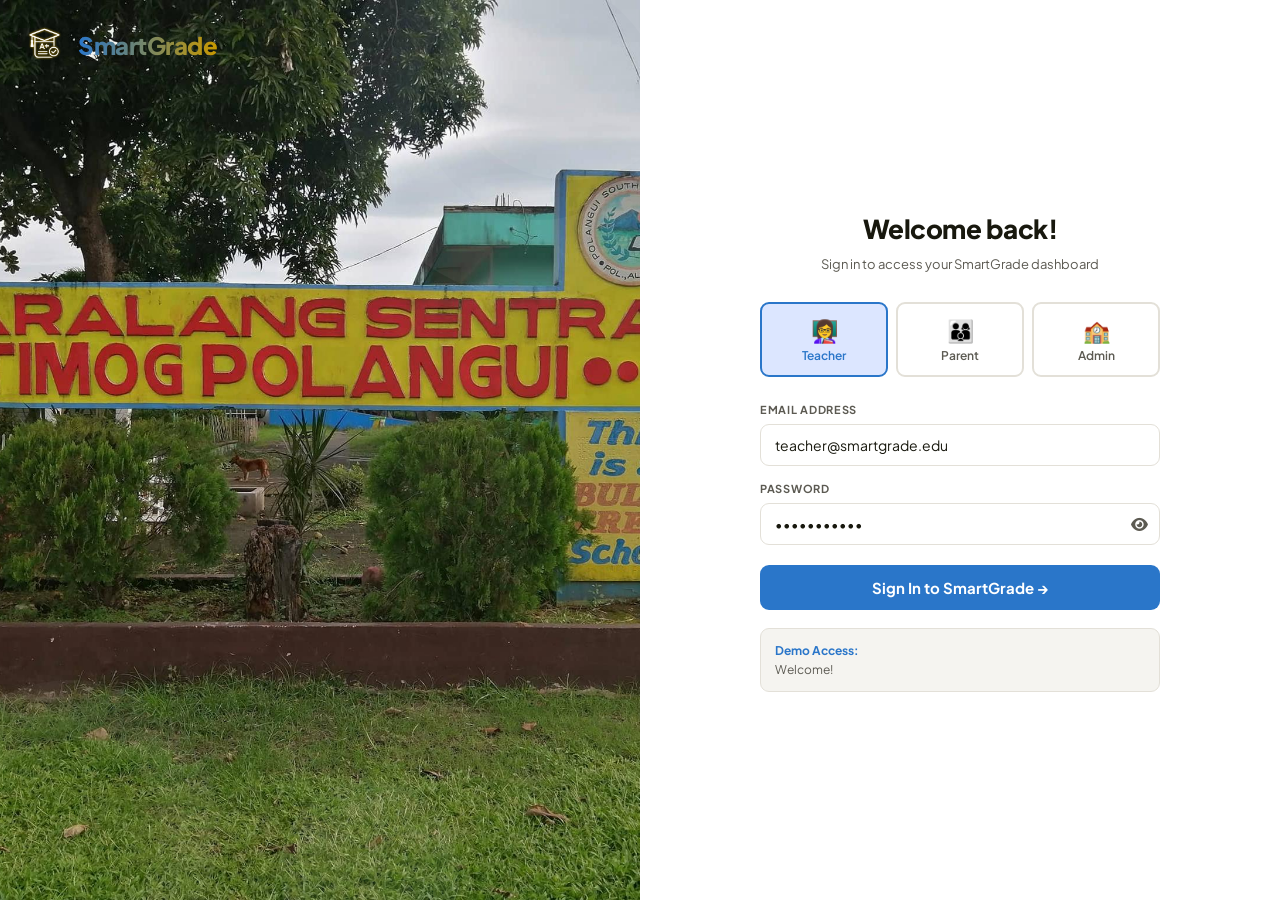
==== index.html @ a8e6c07a "Initial upload" ====
<!DOCTYPE html>
<html lang="en">
<head>
<meta charset="UTF-8">
<meta name="viewport" content="width=device-width, initial-scale=1.0">
<title>SmartGrade – Academic Monitoring & Communication System</title>
<link href="https://fonts.googleapis.com/css2?family=Plus+Jakarta+Sans:wght@300;400;500;600;700;800&display=swap" rel="stylesheet">
<link href="https://cdnjs.cloudflare.com/ajax/libs/font-awesome/6.4.0/css/all.min.css" rel="stylesheet">
<link href="style.css" rel="stylesheet">
</head>
<body>

<!-- ═══════════════ LOGIN PAGE ═══════════════ -->
<div id="login-page">
  <div class="login-left">
    <div class="hero-deco hero-deco-1"></div>
    <div class="hero-deco hero-deco-2"></div>
    <div class="ll-logo">
      <div class="ll-icon"><img src="images/logo.png" alt="SmartGrade logo"></div>
      <div class="ll-brand smartgrade-gradient">SmartGrade</div>
    </div>
  </div>
  <div class="login-right">
    <div class="login-box">
      <div class="lbox-title">Welcome back!</div>
      <div class="lbox-sub">Sign in to access your SmartGrade dashboard</div>
      <div class="role-sel">
        <button class="role-btn active" onclick="setRole('teacher',this)"><div class="role-btn-icon">👩‍🏫</div><div class="role-btn-name">Teacher</div></button>
        <button class="role-btn" onclick="setRole('parent',this)"><div class="role-btn-icon">👨‍👩‍👦</div><div class="role-btn-name">Parent</div></button>
        <button class="role-btn" onclick="setRole('admin',this)"><div class="role-btn-icon">🏫</div><div class="role-btn-name">Admin</div></button>
      </div>
      <div class="lf"><label>Email Address</label><input id="l-email" type="email" value="teacher@smartgrade.edu" placeholder="your@email.com"></div>
      <div class="lf">
        <label>Password</label>
        <div class="pass-wrap">
          <input id="l-pass" type="password" value="password123" placeholder="••••••••">
          <button type="button" class="pass-toggle" id="pass-toggle" onclick="togglePasswordVisibility()" aria-label="Show password">
            <i class="fa-solid fa-eye"></i>
          </button>
        </div>
      </div>
      <button class="login-cta" onclick="doLogin()">Sign In to SmartGrade →</button>
      <div class="demo-box" id="demo-hint"><strong>Demo Access:</strong><br>Welcome!</div>
    </div>
  </div>
</div>

<!-- ═══════════════ APP SHELL ═══════════════ -->
<div id="app" style="flex-direction:column">
  <div class="topbar">
    <div class="tb-brand"><img class="tb-brand-logo" src="images/logo.png" alt="SmartGrade logo"><span class="tb-brand-text">SmartGrade</span></div>
    <button class="tb-notif-btn" onclick="openNotifications()" title="Announcements">
      <svg viewBox="0 0 24 24"><path d="M12 22c1.1 0 2-.9 2-2h-4c0 1.1.9 2 2 2zm6-6v-5c0-3.07-1.64-5.64-4.5-6.32V4c0-.83-.67-1.5-1.5-1.5s-1.5.67-1.5 1.5v.68C7.63 5.36 6 7.92 6 11v5l-2 2v1h16v-1l-2-2z"/></svg>
      <span class="tb-topbadge" id="notif-badge" style="display:none"></span>
    </button>
    <button class="tb-notif-btn" onclick="nav('messages')" title="Messages">
      <svg viewBox="0 0 24 24"><path d="M20 2H4c-1.1 0-2 .9-2 2v18l4-4h14c1.1 0 2-.9 2-2V4c0-1.1-.9-2-2-2z"/></svg>
      <span class="tb-topbadge" id="msg-badge" style="display:none"></span>
    </button>
    <div class="tb-user" onclick="nav('profile')" title="View Profile">
      <div class="av av-32 av-green" id="tb-av">?</div>
      <div class="tb-user-info">
        <div class="tb-uname" id="tb-name">User</div>
        <div class="tb-urole" id="tb-role">role</div>
      </div>
    </div>
    <button class="tb-logout" onclick="doLogout()">Sign Out</button>
  </div>
  <div class="app-body">
    <nav class="sidebar" id="sidebar"></nav>
    <div class="content" id="content"></div>
  </div>
</div>

<div id="toast-container"></div>
<script src="script.js"></script>
</body>
</html>
---- style.css ----
*,*::before,*::after{box-sizing:border-box;margin:0;padding:0}
:root{
  --green:#2A76C9;--green-d:#1856A8;--green-l:#DCE6FF;--green-m:#5C8ED6; --gold:#C79800;--gold-l:#FFF4C2;
  --amber:#C79800;--amber-l:#FFF4C2;
  --red:#B52B2B;--red-l:#FDECEC;
  --blue:#2A76C9;--blue-l:#DCE6FF;
  --bg:#F5F4F0;--surface:#FFFFFF;--surface2:#EFEFEB;--border:#E3E0D8;
  --text:#18180E;--text2:#5C5A52;--text3:#9E9C94;
  --r:9px;--rl:14px;--rxl:20px;--font:'Plus Jakarta Sans',sans-serif;
}
body{font-family:var(--font);background:var(--bg);color:var(--text);font-size:14px;line-height:1.6;min-height:100vh}
.hidden{display:none!important}
input,select,textarea,button{font-family:var(--font)}

/* ═══ LOGIN ═══ */
#login-page{min-height:100vh;display:grid;grid-template-columns:1fr 1fr}
.login-left{background:url('images/PSCS.jpg') 62% center/cover no-repeat;display:flex;flex-direction:column;justify-content:center;padding:60px;position:relative;overflow:hidden}
.login-left::before{content:'';position:absolute;width:400px;height:400px;border-radius:50%;border:80px solid rgba(255,255,255,.05);top:-100px;right:-100px}
.login-left::after{content:'';position:absolute;width:300px;height:300px;border-radius:50%;border:60px solid rgba(255,255,255,.04);bottom:-80px;left:-80px}
.ll-logo{display:flex;align-items:center;gap:8px;margin-bottom:48px;position:absolute;top:20px;left:20px;z-index:2}
.ll-icon{width:50px;height:50px;background:transparent;border-radius:10px;display:flex;align-items:center;justify-content:center}
.ll-icon img{width:36px;height:36px;object-fit:contain;display:block;filter:brightness(0) invert(1) drop-shadow(0 0 1px #C79800)}
.ll-brand{font-size:24px;font-weight:800;color:#fff;letter-spacing:-.5px}
.smartgrade-gradient{background:linear-gradient(to right,var(--blue),#C79800);background-clip:text;-webkit-background-clip:text;-webkit-text-fill-color:transparent;color:transparent}
.ll-brand em{color:#C79800;font-style:normal}
.ll-tagline{font-size:38px;font-weight:800;color:#fff;letter-spacing:-1px;line-height:1.2;margin-bottom:20px;position:relative;z-index:1}
.ll-tagline em{color:#C79800;font-style:normal}
.ll-desc{color:rgba(255,255,255,.65);font-size:15px;line-height:1.7;position:relative;z-index:1;max-width:380px}
.ll-features{margin-top:40px;display:grid;gap:14px;position:relative;z-index:1}
.ll-feat{display:flex;align-items:center;gap:12px;color:rgba(255,255,255,.8);font-size:13px}
.ll-feat-dot{width:6px;height:6px;border-radius:50%;background:#C79800;flex-shrink:0}
.login-right{display:flex;align-items:center;justify-content:center;padding:40px;background:#fff}
.login-box{width:100%;max-width:400px}
.lbox-title{font-size:26px;font-weight:800;color:var(--text);letter-spacing:-.5px;margin-bottom:4px;text-align:center}
.lbox-sub{font-size:13px;color:var(--text2);margin-bottom:28px;text-align:center}
.role-sel{display:grid;grid-template-columns:1fr 1fr 1fr;gap:8px;margin-bottom:24px}
.role-btn{padding:12px 8px;border:2px solid var(--border);border-radius:var(--r);background:#fff;cursor:pointer;text-align:center;transition:all .2s}
.role-btn:hover{border-color:var(--green-m);background:var(--green-l)}
.role-btn.active{border-color:var(--green);background:var(--green-l)}
.role-btn-icon{font-size:22px;margin-bottom:4px}
.role-btn-name{font-size:12px;font-weight:600;color:var(--text2)}
.role-btn.active .role-btn-name{color:var(--green)}
.lf{margin-bottom:14px}
.lf label{display:block;font-size:11px;font-weight:700;text-transform:uppercase;letter-spacing:.7px;color:var(--text2);margin-bottom:5px}
.lf input{width:100%;padding:11px 14px;border:1.5px solid var(--border);border-radius:var(--r);font-size:14px;color:var(--text);outline:none;transition:border .2s}
.lf input:focus{border-color:var(--green)}
.pass-wrap{position:relative}
.pass-wrap input{padding-right:44px}
.pass-toggle{position:absolute;right:12px;top:50%;transform:translateY(-50%);border:none;background:transparent;color:var(--text2);cursor:pointer;font-size:15px;line-height:1;padding:0}
.pass-toggle:hover{color:var(--text)}
.login-cta{width:100%;padding:13px;background:var(--green);color:#fff;border:none;border-radius:var(--r);font-size:15px;font-weight:700;cursor:pointer;margin-top:6px;transition:background .2s}
.login-cta:hover{background:var(--green-d)}
.demo-box{margin-top:18px;padding:12px 14px;background:var(--bg);border-radius:var(--r);border:1px solid var(--border);font-size:12px;color:var(--text2);line-height:1.6}
.demo-box strong{color:var(--green)}
@media(max-width:768px){#login-page{grid-template-columns:1fr}.login-left{display:none}}

/* ═══ APP SHELL ═══ */
#app{display:none;min-height:100vh;flex-direction:column}
.topbar{background:var(--green-d);height:58px;display:flex;align-items:center;padding:0 20px;gap:14px;position:sticky;top:0;z-index:500;border-bottom:1px solid rgba(255,255,255,.08)}
.tb-brand{font-size:18px;font-weight:800;color:#fff;letter-spacing:-.4px;flex:1;display:flex;align-items:center;gap:8px}
.tb-brand-logo{width:30px;height:30px;object-fit:contain;filter:brightness(0) invert(1) drop-shadow(0 0 1px #fff) drop-shadow(0 0 2px #C79800)}
.tb-brand-text{
  background:linear-gradient(to right,#fff 0 50%,#C79800 50% 100%);
  -webkit-background-clip:text;
  background-clip:text;
  -webkit-text-fill-color:transparent;
  color:transparent;
}
.tb-notif-btn{position:relative;width:36px;height:36px;background:rgba(255,255,255,.1);border:none;border-radius:8px;cursor:pointer;display:flex;align-items:center;justify-content:center}
.tb-notif-btn svg{fill:#fff;width:18px;height:18px}
.tb-topbadge{position:absolute;top:-3px;right:-3px;min-width:18px;height:18px;background:#C79800;border-radius:999px;border:2px solid var(--green-d);color:#fff;font-size:10px;font-weight:700;display:flex;align-items:center;justify-content:center;line-height:1;padding:0 5px}
.tb-user{display:flex;align-items:center;gap:10px;cursor:pointer;transition:opacity .2s}
.tb-user:hover{opacity:.85}
.tb-av{width:34px;height:34px;border-radius:50%;display:flex;align-items:center;justify-content:center;font-weight:700;font-size:12px;flex-shrink:0}
.tb-user-info{line-height:1.3}
.tb-uname{font-size:13px;font-weight:600;color:#fff}
.tb-urole{font-size:11px;color:rgba(255,255,255,.5);text-transform:capitalize}
.tb-logout{padding:6px 14px;background:rgba(255,255,255,.1);border:1px solid rgba(255,255,255,.15);border-radius:7px;color:#fff;font-size:12px;font-weight:500;cursor:pointer;transition:background .2s}
.tb-logout:hover{background:rgba(255,255,255,.2)}

.app-body{display:flex;flex:1;min-height:calc(100vh - 58px)}
.sidebar{width:220px;background:var(--surface);border-right:1px solid var(--border);padding:12px 8px;flex-shrink:0;overflow-y:auto}
.content{flex:1;overflow-y:auto;padding:28px 30px 50px}

.nav-group{margin-bottom:4px}
.nav-section-label{font-size:10px;font-weight:700;text-transform:uppercase;letter-spacing:1.2px;color:var(--text3);padding:10px 12px 4px;margin-top:8px}
.nav-link{display:flex;align-items:center;gap:10px;padding:8px 12px;border-radius:var(--r);border:none;background:none;width:100%;text-align:left;font-size:13.5px;color:var(--text2);cursor:pointer;transition:all .15s;position:relative}
.nav-link:hover{background:var(--bg);color:var(--text)}
.nav-link.active{background:var(--green-l);color:var(--green);font-weight:600}
.nav-link svg{width:16px;height:16px;flex-shrink:0;opacity:.6}
.nav-link.active svg{opacity:1}
.nav-count{margin-left:auto;background:var(--red);color:#fff;font-size:10px;font-weight:700;padding:2px 7px;border-radius:12px;line-height:1.4}

/* ═══ PAGE LAYOUT ═══ */
.page-head{display:flex;align-items:flex-start;justify-content:space-between;gap:16px;margin-bottom:24px}
.page-title{font-size:24px;font-weight:800;letter-spacing:-.5px;color:var(--text)}
.page-sub{font-size:13px;color:var(--text2);margin-top:2px}
.page-actions{display:flex;gap:10px;flex-shrink:0}

/* ═══ BUTTONS ═══ */
.btn{padding:9px 18px;border-radius:var(--r);font-size:13.5px;font-weight:600;cursor:pointer;border:none;transition:all .15s;display:inline-flex;align-items:center;gap:6px;line-height:1}
.btn svg{width:15px;height:15px;flex-shrink:0}
.btn-primary{background:var(--green);color:#fff}.btn-primary:hover{background:var(--green-d)}
.btn-secondary{background:var(--surface);color:var(--text);border:1.5px solid var(--border)}.btn-secondary:hover{background:var(--bg)}
.btn-danger{background:var(--red);color:#fff}.btn-danger:hover{background:#8f2020}
.btn-amber{background:var(--amber);color:#fff}
.btn-sm{padding:6px 12px;font-size:12.5px}
.btn-xs{padding:4px 10px;font-size:11.5px}
.btn-icon{width:34px;height:34px;padding:0;justify-content:center;border-radius:var(--r)}

/* ═══ CARDS ═══ */
.card{background:var(--surface);border-radius:var(--rl);border:1px solid var(--border);padding:20px}
.card-title{font-size:14px;font-weight:700;color:var(--text);margin-bottom:14px}
.card-header{display:flex;align-items:center;justify-content:space-between;margin-bottom:14px}

/* ═══ DASHBOARD HERO ═══ */
.dash-hero{border-radius:var(--rxl);padding:28px 32px;margin-bottom:22px;position:relative;overflow:hidden}
.hero-green{background:linear-gradient(130deg,#081B3F,#1A4A8A)}
.hero-amber{background:linear-gradient(130deg,#7F5C00,#C79800)}
.hero-blue{background:linear-gradient(130deg,#0A1F4A,#1A4A8A)}
.hero-deco{position:absolute;border-radius:50%;background:rgba(255,255,255,.06)}
.hero-deco-1{width:260px;height:260px;top:-80px;right:-60px}
.hero-deco-2{width:180px;height:180px;bottom:-60px;right:180px}
.hero-rl{font-size:11px;font-weight:700;text-transform:uppercase;letter-spacing:1px;color:rgba(255,255,255,.5);margin-bottom:6px}
.hero-name{font-size:28px;font-weight:800;color:#fff;letter-spacing:-.6px;line-height:1.2}
.hero-sub{font-size:13px;color:rgba(255,255,255,.6);margin-top:5px}
.hero-kpis{display:flex;gap:32px;margin-top:24px;flex-wrap:wrap}
.hero-kpi-val{font-size:28px;font-weight:800;color:#fff;letter-spacing:-1px;line-height:1}
.hero-kpi-lbl{font-size:11px;color:rgba(255,255,255,.55);margin-top:2px}

/* ═══ STAT CARDS ═══ */
.stats-grid{display:grid;grid-template-columns:repeat(auto-fit,minmax(160px,1fr));gap:12px;margin-bottom:22px}
.stat-card{background:var(--surface);border-radius:var(--rl);border:1px solid var(--border);padding:18px}
.stat-lbl{font-size:11px;font-weight:700;text-transform:uppercase;letter-spacing:.6px;color:var(--text3);margin-bottom:8px}
.stat-val{font-size:32px;font-weight:800;letter-spacing:-1.5px;line-height:1}
.stat-val.green{color:var(--green)}.stat-val.amber{color:var(--amber)}.stat-val.red{color:var(--red)}.stat-val.blue{color:var(--blue)}
.stat-foot{font-size:11.5px;color:var(--text3);margin-top:5px}
.stat-bar{height:3px;background:var(--surface2);border-radius:2px;margin-top:10px;overflow:hidden}
.stat-bar-f{height:100%;border-radius:2px;transition:width .6s}

/* ═══ TABLE ═══ */
.tbl-wrap{overflow-x:auto;border-radius:var(--rl);border:1px solid var(--border);background:var(--surface)}
.tbl-toolbar{padding:14px 16px;border-bottom:1px solid var(--border);display:flex;align-items:center;gap:10px}
.tbl-search{flex:1;padding:8px 12px;border:1.5px solid var(--border);border-radius:var(--r);font-size:13px;outline:none}
.tbl-search:focus{border-color:var(--green)}
table{width:100%;border-collapse:collapse;font-size:13.5px}
thead{background:var(--surface2)}
th{padding:10px 16px;text-align:left;font-size:11px;font-weight:700;text-transform:uppercase;letter-spacing:.6px;color:var(--text3);border-bottom:1px solid var(--border);white-space:nowrap}
td{padding:12px 16px;border-bottom:1px solid var(--border);color:var(--text);vertical-align:middle}
tr:last-child td{border-bottom:none}
tbody tr{transition:background .1s}
tbody tr:hover td{background:var(--bg)}

/* ═══ BADGES ═══ */
.badge{display:inline-flex;align-items:center;padding:3px 10px;border-radius:20px;font-size:11.5px;font-weight:600;white-space:nowrap}
.bg-green{background:var(--green-l);color:var(--green)}
.bg-amber{background:var(--amber-l);color:var(--amber)}
.bg-red{background:var(--red-l);color:var(--red)}
.bg-blue{background:var(--blue-l);color:var(--blue)}
.bg-gray{background:var(--surface2);color:var(--text2)}

/* ═══ FORMS ═══ */
.form-grid{display:grid;gap:14px}
.form-row-2{grid-template-columns:1fr 1fr}
.form-row-3{grid-template-columns:1fr 1fr 1fr}
.fg{display:flex;flex-direction:column;gap:5px}
.fg label{font-size:11px;font-weight:700;text-transform:uppercase;letter-spacing:.6px;color:var(--text2)}
.fg input,.fg select,.fg textarea{padding:10px 12px;border:1.5px solid var(--border);border-radius:var(--r);font-size:13.5px;color:var(--text);outline:none;transition:border .2s;background:#fff;width:100%}
.fg input:focus,.fg select:focus,.fg textarea:focus{border-color:var(--green)}
.fg textarea{resize:vertical;min-height:90px;line-height:1.6}
.fg input.err,.fg select.err,.fg textarea.err{border-color:var(--red)}
.err-msg{font-size:11px;color:var(--red);margin-top:2px}

/* ═══ MODAL ═══ */
.modal-bg{position:fixed;inset:0;background:rgba(0,0,0,.55);z-index:1000;display:flex;align-items:center;justify-content:center;padding:20px;backdrop-filter:blur(2px)}
.modal{background:#fff;border-radius:var(--rxl);width:100%;max-width:580px;max-height:90vh;overflow-y:auto;box-shadow:0 32px 80px rgba(0,0,0,.25)}
.modal-header{padding:24px 28px 0;display:flex;align-items:flex-start;justify-content:space-between}
.modal-title{font-size:20px;font-weight:800;letter-spacing:-.4px;color:var(--text)}
.modal-close{width:32px;height:32px;border:none;background:var(--bg);border-radius:8px;cursor:pointer;font-size:18px;color:var(--text2);display:flex;align-items:center;justify-content:center}
.modal-close:hover{background:var(--border)}
.modal-body{padding:20px 28px}
.modal-footer{padding:0 28px 24px;display:flex;gap:10px;justify-content:flex-end}

/* ═══ TABS ═══ */
.tab-bar{display:flex;border-bottom:1px solid var(--border);margin-bottom:20px}
.tab-btn{padding:10px 18px;border:none;background:none;font-size:13.5px;color:var(--text2);border-bottom:2.5px solid transparent;margin-bottom:-1px;cursor:pointer;font-weight:500;transition:all .15s}
.tab-btn.active{color:var(--green);border-bottom-color:var(--green);font-weight:700}

/* ═══ PROGRESS ═══ */
.prog-wrap{margin-bottom:12px}
.prog-top{display:flex;justify-content:space-between;align-items:center;margin-bottom:5px}
.prog-lbl{font-size:13px;font-weight:500}
.prog-track{height:8px;background:var(--surface2);border-radius:4px;overflow:hidden}
.prog-fill{height:100%;border-radius:4px}

/* ═══ MESSAGES ═══ */
.msg-layout{display:grid;grid-template-columns:280px 1fr;gap:16px;min-height:520px}
.msg-list{background:var(--surface);border-radius:var(--rl);border:1px solid var(--border);display:flex;flex-direction:column;overflow:hidden}
.msg-list-head{padding:14px 16px;border-bottom:1px solid var(--border);font-weight:700;font-size:13px;display:flex;align-items:center;justify-content:space-between}
.msg-list-body{flex:1;overflow-y:auto}
.msg-item{padding:12px 16px;border-bottom:1px solid var(--border);cursor:pointer;transition:background .1s}
.msg-item:hover{background:var(--bg)}
.msg-item.active{background:var(--green-l)}
.msg-item.unread .msg-item-name{font-weight:700}
.msg-item-name{font-size:13px;color:var(--text)}
.msg-item-preview{font-size:12px;color:var(--text2);white-space:nowrap;overflow:hidden;text-overflow:ellipsis;margin-top:2px}
.msg-item-date{font-size:11px;color:var(--text3)}
.msg-item-meta{display:flex;justify-content:space-between;align-items:center;margin-bottom:2px}
.msg-unread-dot{width:8px;height:8px;border-radius:50%;background:var(--green);flex-shrink:0}
.msg-panel{background:var(--surface);border-radius:var(--rl);border:1px solid var(--border);display:flex;flex-direction:column;overflow:hidden}
.msg-panel-head{padding:16px 20px;border-bottom:1px solid var(--border)}
.msg-panel-subject{font-size:16px;font-weight:700;color:var(--text)}
.msg-panel-meta{font-size:12px;color:var(--text2);margin-top:3px}
.msg-panel-body{flex:1;padding:20px;overflow-y:auto;font-size:14px;color:var(--text);line-height:1.7}
.msg-panel-reply{padding:14px 20px;border-top:1px solid var(--border);display:flex;gap:10px}
.msg-panel-reply textarea{flex:1;padding:10px 12px;border:1.5px solid var(--border);border-radius:var(--r);font-size:13.5px;resize:none;height:80px;outline:none;line-height:1.5}
.msg-panel-reply textarea:focus{border-color:var(--green)}
.msg-empty{display:flex;align-items:center;justify-content:center;height:100%;color:var(--text3);font-size:14px;flex-direction:column;gap:8px}

/* ═══ ATTENDANCE CALENDAR ═══ */
.att-cal{display:grid;grid-template-columns:repeat(7,1fr);gap:4px}
.att-cal-hdr{font-size:10px;font-weight:700;text-align:center;color:var(--text3);padding:4px}
.att-cal-cell{aspect-ratio:1;border-radius:7px;display:flex;align-items:center;justify-content:center;font-size:11.5px;font-weight:600;cursor:default}
.att-p{background:var(--blue-l);color:var(--blue)}
.att-a{background:#FDECEC;color:#B52B2B}
.att-l{background:var(--amber-l);color:var(--amber)}
.att-h{background:var(--surface2);color:var(--text3)}
.att-legend{display:flex;gap:12px;margin-top:12px;flex-wrap:wrap}
.att-leg-item{display:flex;align-items:center;gap:6px;font-size:12px;color:var(--text2)}
.att-leg-dot{width:10px;height:10px;border-radius:3px}

/* ═══ GRADE INPUT ═══ */
.grade-cell{width:62px;padding:5px 7px;border:1.5px solid var(--border);border-radius:6px;text-align:center;font-size:13px;font-weight:600;outline:none}
.grade-cell:focus{border-color:var(--green)}
.grade-cell.changed{border-color:var(--amber);background:var(--amber-l)}

/* ═══ AVATAR ═══ */
.av{border-radius:50%;display:flex;align-items:center;justify-content:center;font-weight:700;flex-shrink:0}
.av-32{width:32px;height:32px;font-size:11px}
.av-40{width:40px;height:40px;font-size:14px}
.av-52{width:52px;height:52px;font-size:18px}
.av-green{background:var(--green-l);color:var(--green)}
.av-blue{background:var(--blue-l);color:var(--blue)}
.av-amber{background:var(--amber-l);color:var(--amber)}
.profile-avatar{width:96px;height:96px;border-radius:18px;display:flex;align-items:center;justify-content:center;font-size:32px;font-weight:800;color:var(--green);background:var(--green-l);flex-shrink:0;cursor:pointer;transition:transform .2s,box-shadow .2s}
.profile-avatar:hover{transform:scale(1.02);box-shadow:0 14px 30px rgba(0,0,0,.12)}
.profile-avatar[style]{color:#fff}
.profile-summary{display:grid;grid-template-columns:1fr 1fr;gap:18px}
.profile-summary .card{padding:24px}
.profile-head{display:flex;align-items:center;gap:18px}
.profile-name{font-size:24px;font-weight:800;color:var(--text)}
.profile-role{font-size:13px;color:var(--text3);text-transform:uppercase;letter-spacing:1px;margin-top:4px}
.profile-meta-grid{display:grid;grid-template-columns:1fr 1fr;gap:12px;margin-top:18px}
.profile-meta-item{background:var(--surface2);border-radius:16px;padding:16px}
.profile-meta-label{font-size:11px;font-weight:700;text-transform:uppercase;letter-spacing:.6px;color:var(--text3);margin-bottom:8px}
.profile-meta-value{font-size:26px;font-weight:800;color:var(--text)}
.profile-feature-head{margin-bottom:16px}
.profile-feature-title{font-size:16px;font-weight:800;color:var(--text)}
.profile-feature-sub{font-size:13px;color:var(--text2);margin-top:6px;line-height:1.6}
.profile-actions{display:flex;flex-wrap:wrap;gap:10px;margin-top:18px}
.profile-actions .btn{min-width:120px}

/* ═══ TOAST ═══ */
#toast-container{position:fixed;bottom:24px;right:24px;z-index:9999;display:flex;flex-direction:column;gap:8px}
.toast{padding:12px 18px;border-radius:var(--r);font-size:13.5px;font-weight:500;color:#fff;box-shadow:0 8px 24px rgba(0,0,0,.2);animation:toast-in .3s ease;display:flex;align-items:center;gap:10px}
.toast-success{background:var(--green)}
.toast-error{background:var(--red)}
.toast-info{background:var(--blue)}
@keyframes toast-in{from{opacity:0;transform:translateY(20px)}to{opacity:1;transform:translateY(0)}}

/* ═══ CONFIRM DIALOG ═══ */
.confirm-overlay{position:fixed;inset:0;background:rgba(0,0,0,.5);z-index:2000;display:flex;align-items:center;justify-content:center}
.confirm-box{background:#fff;border-radius:var(--rxl);padding:28px;width:100%;max-width:380px;box-shadow:0 24px 60px rgba(0,0,0,.2);text-align:center}
.confirm-icon{font-size:40px;margin-bottom:12px}
.confirm-title{font-size:18px;font-weight:800;margin-bottom:8px}
.confirm-msg{font-size:14px;color:var(--text2);line-height:1.6;margin-bottom:20px}
.confirm-btns{display:flex;gap:10px;justify-content:center}

/* ═══ UTIL ═══ */
.g2{display:grid;grid-template-columns:1fr 1fr;gap:16px}
.g3{display:grid;grid-template-columns:1fr 1fr 1fr;gap:14px}
.g4{display:grid;grid-template-columns:repeat(4,1fr);gap:12px}
.flex{display:flex}.aic{align-items:center}.jb{justify-content:space-between}.f1{flex:1}
.gap-6{gap:6px}.gap-8{gap:8px}.gap-10{gap:10px}.gap-12{gap:12px}.gap-14{gap:14px}.gap-16{gap:16px}
.mb-8{margin-bottom:8px}.mb-12{margin-bottom:12px}.mb-14{margin-bottom:14px}.mb-16{margin-bottom:16px}.mb-20{margin-bottom:20px}
.mt-8{margin-top:8px}.mt-10{margin-top:10px}.mt-12{margin-top:12px}.mt-14{margin-top:14px}.mt-16{margin-top:16px}
.fw5{font-weight:500}.fw6{font-weight:600}.fw7{font-weight:700}.fw8{font-weight:800}
.ts{font-size:13px}.txs{font-size:11.5px}.tm{color:var(--text2)}.tmm{color:var(--text3)}
.divider{border:none;border-top:1px solid var(--border);margin:16px 0}
.empty-state{padding:50px;text-align:center;color:var(--text3)}
.empty-state .es-icon{font-size:48px;margin-bottom:12px}
.empty-state .es-title{font-size:16px;font-weight:700;color:var(--text2);margin-bottom:6px}
.empty-state .es-sub{font-size:13px}
@media(max-width:900px){.app-body{flex-direction:column}.sidebar{width:100%;border-right:none;border-bottom:1px solid var(--border)}.content{padding:16px}}
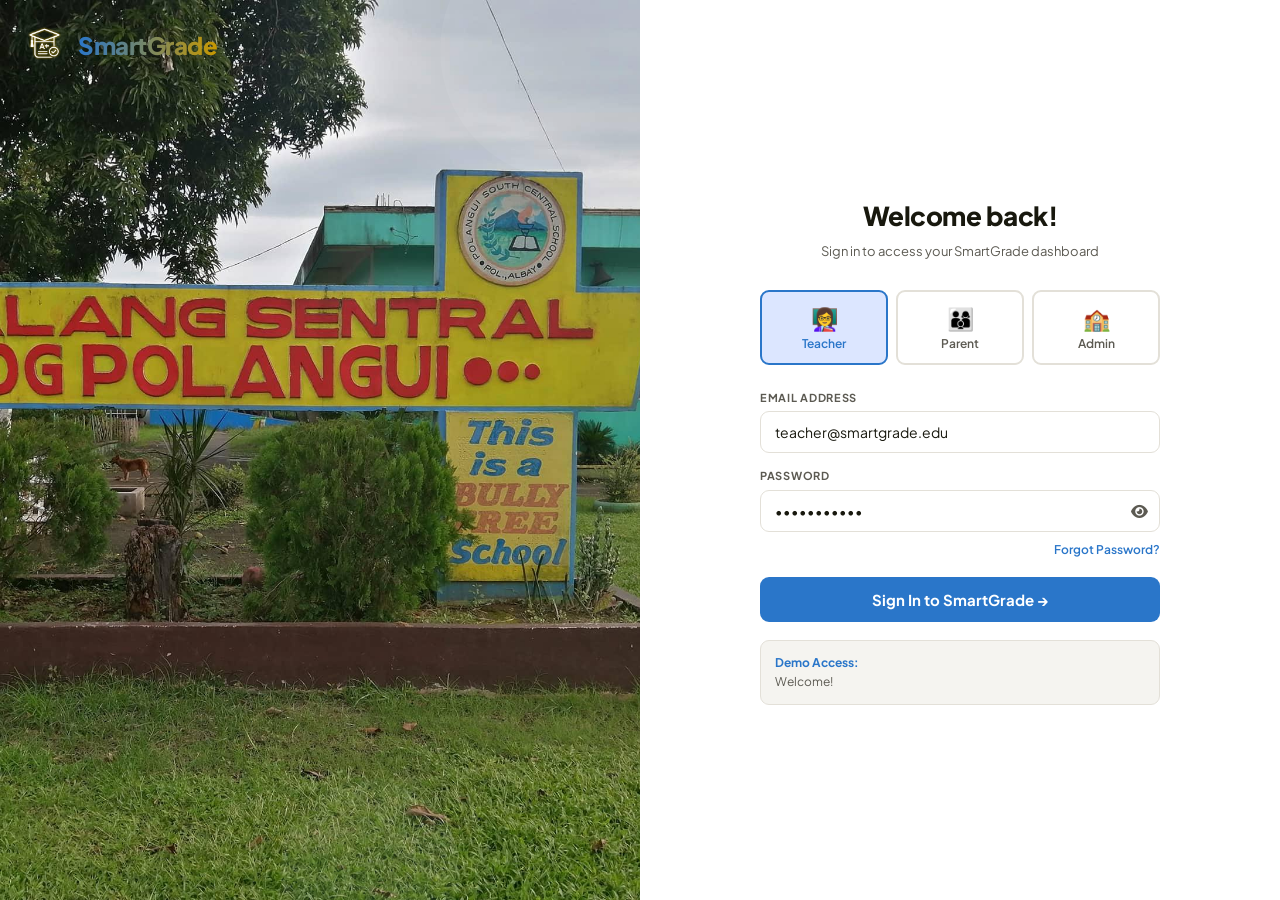
==== commit 2327420f: "Initial commit" ====
--- a/index.html
+++ b/index.html
@@ -6,7 +6,7 @@
 <title>SmartGrade – Academic Monitoring & Communication System</title>
 <link href="https://fonts.googleapis.com/css2?family=Plus+Jakarta+Sans:wght@300;400;500;600;700;800&display=swap" rel="stylesheet">
 <link href="https://cdnjs.cloudflare.com/ajax/libs/font-awesome/6.4.0/css/all.min.css" rel="stylesheet">
-<link href="style.css" rel="stylesheet">
+<link rel="stylesheet" href="style.css">
 </head>
 <body>
 
@@ -30,16 +30,17 @@
         <button class="role-btn" onclick="setRole('admin',this)"><div class="role-btn-icon">🏫</div><div class="role-btn-name">Admin</div></button>
       </div>
       <div class="lf"><label>Email Address</label><input id="l-email" type="email" value="teacher@smartgrade.edu" placeholder="your@email.com"></div>
-      <div class="lf">
-        <label>Password</label>
-        <div class="pass-wrap">
-          <input id="l-pass" type="password" value="password123" placeholder="••••••••">
-          <button type="button" class="pass-toggle" id="pass-toggle" onclick="togglePasswordVisibility()" aria-label="Show password">
-            <i class="fa-solid fa-eye"></i>
-          </button>
-        </div>
-      </div>
-      <button class="login-cta" onclick="doLogin()">Sign In to SmartGrade →</button>
+    <div class="lf">
+  <label>Password</label>
+  <div class="pass-wrap">
+    <input id="l-pass" type="password" value="password123" placeholder="••••••••">
+    <button type="button" class="pass-toggle" id="pass-toggle" onclick="togglePasswordVisibility()" aria-label="Show password">
+      <i class="fa-solid fa-eye"></i>
+    </button>
+  </div>
+</div>
+<span class="forgot-link" onclick="openForgotPassword()">Forgot Password?</span>
+<button class="login-cta" onclick="doLogin()">Sign In to SmartGrade →</button>
       <div class="demo-box" id="demo-hint"><strong>Demo Access:</strong><br>Welcome!</div>
     </div>
   </div>
--- a/style.css
+++ b/style.css
@@ -15,8 +15,8 @@
 /* ═══ LOGIN ═══ */
 #login-page{min-height:100vh;display:grid;grid-template-columns:1fr 1fr}
 .login-left{background:url('images/PSCS.jpg') 62% center/cover no-repeat;display:flex;flex-direction:column;justify-content:center;padding:60px;position:relative;overflow:hidden}
-.login-left::before{content:'';position:absolute;width:400px;height:400px;border-radius:50%;border:80px solid rgba(255,255,255,.05);top:-100px;right:-100px}
-.login-left::after{content:'';position:absolute;width:300px;height:300px;border-radius:50%;border:60px solid rgba(255,255,255,.04);bottom:-80px;left:-80px}
+.login-left::before { display: none; }
+.login-left::after  { display: none; }
 .ll-logo{display:flex;align-items:center;gap:8px;margin-bottom:48px;position:absolute;top:20px;left:20px;z-index:2}
 .ll-icon{width:50px;height:50px;background:transparent;border-radius:10px;display:flex;align-items:center;justify-content:center}
 .ll-icon img{width:36px;height:36px;object-fit:contain;display:block;filter:brightness(0) invert(1) drop-shadow(0 0 1px #C79800)}
@@ -242,24 +242,54 @@
 .av-green{background:var(--green-l);color:var(--green)}
 .av-blue{background:var(--blue-l);color:var(--blue)}
 .av-amber{background:var(--amber-l);color:var(--amber)}
-.profile-avatar{width:96px;height:96px;border-radius:18px;display:flex;align-items:center;justify-content:center;font-size:32px;font-weight:800;color:var(--green);background:var(--green-l);flex-shrink:0;cursor:pointer;transition:transform .2s,box-shadow .2s}
-.profile-avatar:hover{transform:scale(1.02);box-shadow:0 14px 30px rgba(0,0,0,.12)}
-.profile-avatar[style]{color:#fff}
-.profile-summary{display:grid;grid-template-columns:1fr 1fr;gap:18px}
-.profile-summary .card{padding:24px}
-.profile-head{display:flex;align-items:center;gap:18px}
-.profile-name{font-size:24px;font-weight:800;color:var(--text)}
-.profile-role{font-size:13px;color:var(--text3);text-transform:uppercase;letter-spacing:1px;margin-top:4px}
-.profile-meta-grid{display:grid;grid-template-columns:1fr 1fr;gap:12px;margin-top:18px}
-.profile-meta-item{background:var(--surface2);border-radius:16px;padding:16px}
-.profile-meta-label{font-size:11px;font-weight:700;text-transform:uppercase;letter-spacing:.6px;color:var(--text3);margin-bottom:8px}
-.profile-meta-value{font-size:26px;font-weight:800;color:var(--text)}
-.profile-feature-head{margin-bottom:16px}
-.profile-feature-title{font-size:16px;font-weight:800;color:var(--text)}
-.profile-feature-sub{font-size:13px;color:var(--text2);margin-top:6px;line-height:1.6}
-.profile-actions{display:flex;flex-wrap:wrap;gap:10px;margin-top:18px}
-.profile-actions .btn{min-width:120px}
-
+.profile-avatar-wrap {
+  position: relative;
+  width: 96px;
+  height: 96px;
+  flex-shrink: 0;
+  border-radius: 18px;
+  overflow: hidden;
+  cursor: pointer;
+}
+.profile-avatar {
+  width: 96px;
+  height: 96px;
+  border-radius: 18px;
+  display: flex;
+  align-items: center;
+  justify-content: center;
+  font-size: 32px;
+  font-weight: 800;
+  color: var(--green);
+  background: var(--green-l);
+  transition: filter .2s;
+  user-select: none;
+}
+.profile-avatar-wrap:hover .profile-avatar { filter: brightness(.75); }
+.profile-avatar-overlay {
+  position: absolute;
+  bottom: 0; left: 0; right: 0;
+  background: rgba(0,0,0,.55);
+  color: #fff;
+  font-size: 11px;
+  font-weight: 600;
+  text-align: center;
+  padding: 6px 0 5px;
+  letter-spacing: .3px;
+  pointer-events: none;
+  opacity: 0;
+  transition: opacity .2s;
+}
+.profile-avatar-wrap:hover .profile-avatar-overlay { opacity: 1; }
+.profile-avatar-wrap input[type="file"] {
+  position: absolute;
+  inset: 0;
+  opacity: 0;
+  cursor: pointer;
+  width: 100%;
+  height: 100%;
+  font-size: 0;
+}
 /* ═══ TOAST ═══ */
 #toast-container{position:fixed;bottom:24px;right:24px;z-index:9999;display:flex;flex-direction:column;gap:8px}
 .toast{padding:12px 18px;border-radius:var(--r);font-size:13.5px;font-weight:500;color:#fff;box-shadow:0 8px 24px rgba(0,0,0,.2);animation:toast-in .3s ease;display:flex;align-items:center;gap:10px}
@@ -291,4 +321,54 @@
 .empty-state .es-icon{font-size:48px;margin-bottom:12px}
 .empty-state .es-title{font-size:16px;font-weight:700;color:var(--text2);margin-bottom:6px}
 .empty-state .es-sub{font-size:13px}
-@media(max-width:900px){.app-body{flex-direction:column}.sidebar{width:100%;border-right:none;border-bottom:1px solid var(--border)}.content{padding:16px}}+@media(max-width:900px){.app-body{flex-direction:column}.sidebar{width:100%;border-right:none;border-bottom:1px solid var(--border)}.content{padding:16px}}
+
+.admin-quick-grid {
+  display: grid;
+  grid-template-columns: repeat(4, 1fr);
+  gap: 12px;
+  margin-bottom: 20px;
+}
+.admin-quick-card {
+  background: var(--surface);
+  border: 1.5px solid var(--border);
+  border-radius: var(--rl);
+  padding: 20px 16px;
+  cursor: pointer;
+  transition: all .18s;
+  text-align: center;
+}
+.admin-quick-card:hover {
+  border-color: var(--green);
+  box-shadow: 0 4px 20px rgba(42,118,201,.12);
+  transform: translateY(-2px);
+}
+.admin-quick-card .qc-icon { font-size: 30px; margin-bottom: 10px; }
+.admin-quick-card .qc-label { font-size: 13.5px; font-weight: 700; color: var(--text); margin-bottom: 3px; }
+.admin-quick-card .qc-sub { font-size: 11.5px; color: var(--text3); }
+
+.forgot-link {
+  display: block;
+  text-align: right;
+  font-size: 12px;
+  color: var(--green);
+  margin-top: -6px;
+  margin-bottom: 12px;
+  cursor: pointer;
+  text-decoration: none;
+  font-weight: 600;
+}
+.forgot-link:hover { text-decoration: underline; }
+
+
+/* ─── FIX 4: Messages — last message preview in list ─── */
+.msg-item-preview {
+  font-size: 12px;
+  color: var(--text2);
+  white-space: nowrap;
+  overflow: hidden;
+  text-overflow: ellipsis;
+  margin-top: 2px;
+  max-width: 220px;
+}
+.msg-item.unread .msg-item-preview { color: var(--text); font-weight: 500; }
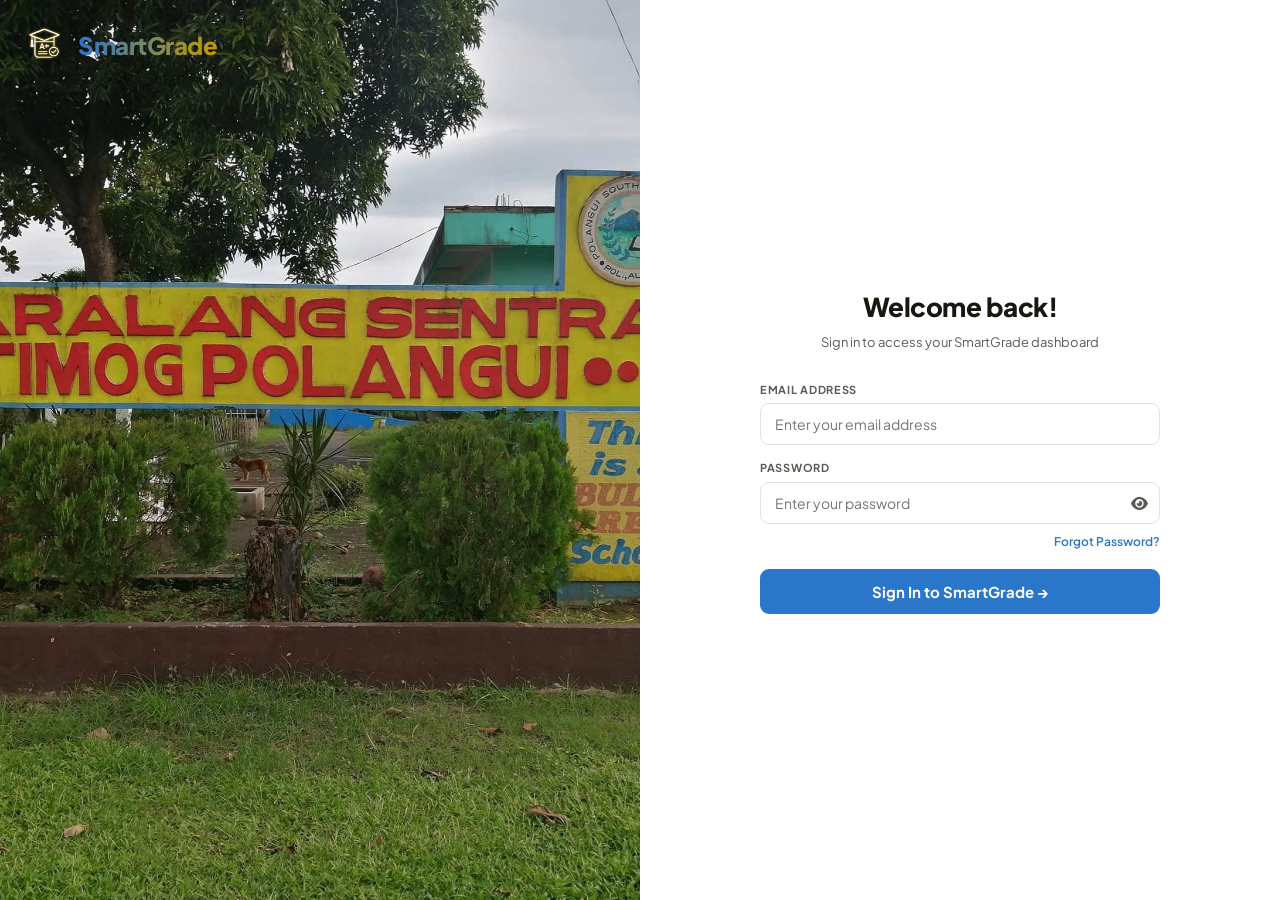
==== commit 3fc34de0: "describe changes" ====
--- a/index.html
+++ b/index.html
@@ -12,44 +12,53 @@
 
 <!-- ═══════════════ LOGIN PAGE ═══════════════ -->
 <div id="login-page">
+
+  <!-- Left side: background image only -->
   <div class="login-left">
-    <div class="hero-deco hero-deco-1"></div>
-    <div class="hero-deco hero-deco-2"></div>
     <div class="ll-logo">
       <div class="ll-icon"><img src="images/logo.png" alt="SmartGrade logo"></div>
       <div class="ll-brand smartgrade-gradient">SmartGrade</div>
     </div>
   </div>
+
+  <!-- Right side: clean login form, no role selector, no prefilled values -->
   <div class="login-right">
     <div class="login-box">
       <div class="lbox-title">Welcome back!</div>
       <div class="lbox-sub">Sign in to access your SmartGrade dashboard</div>
-      <div class="role-sel">
-        <button class="role-btn active" onclick="setRole('teacher',this)"><div class="role-btn-icon">👩‍🏫</div><div class="role-btn-name">Teacher</div></button>
-        <button class="role-btn" onclick="setRole('parent',this)"><div class="role-btn-icon">👨‍👩‍👦</div><div class="role-btn-name">Parent</div></button>
-        <button class="role-btn" onclick="setRole('admin',this)"><div class="role-btn-icon">🏫</div><div class="role-btn-name">Admin</div></button>
+
+      <div class="lf">
+        <label>Email Address</label>
+        <input id="l-email" type="email" placeholder="Enter your email address">
       </div>
-      <div class="lf"><label>Email Address</label><input id="l-email" type="email" value="teacher@smartgrade.edu" placeholder="your@email.com"></div>
-    <div class="lf">
-  <label>Password</label>
-  <div class="pass-wrap">
-    <input id="l-pass" type="password" value="password123" placeholder="••••••••">
-    <button type="button" class="pass-toggle" id="pass-toggle" onclick="togglePasswordVisibility()" aria-label="Show password">
-      <i class="fa-solid fa-eye"></i>
-    </button>
-  </div>
-</div>
-<span class="forgot-link" onclick="openForgotPassword()">Forgot Password?</span>
-<button class="login-cta" onclick="doLogin()">Sign In to SmartGrade →</button>
-      <div class="demo-box" id="demo-hint"><strong>Demo Access:</strong><br>Welcome!</div>
+
+      <div class="lf">
+        <label>Password</label>
+        <div class="pass-wrap">
+          <input id="l-pass" type="password" placeholder="Enter your password">
+          <button type="button" class="pass-toggle" id="pass-toggle"
+            onclick="togglePasswordVisibility()" aria-label="Show password">
+            <i class="fa-solid fa-eye"></i>
+          </button>
+        </div>
+      </div>
+
+      <span class="forgot-link" onclick="openForgotPassword()">Forgot Password?</span>
+
+      <button class="login-cta" onclick="doLogin()">Sign In to SmartGrade →</button>
+
     </div>
   </div>
+
 </div>
 
 <!-- ═══════════════ APP SHELL ═══════════════ -->
 <div id="app" style="flex-direction:column">
   <div class="topbar">
-    <div class="tb-brand"><img class="tb-brand-logo" src="images/logo.png" alt="SmartGrade logo"><span class="tb-brand-text">SmartGrade</span></div>
+    <div class="tb-brand">
+      <img class="tb-brand-logo" src="images/logo.png" alt="SmartGrade logo">
+      <span class="tb-brand-text">SmartGrade</span>
+    </div>
     <button class="tb-notif-btn" onclick="openNotifications()" title="Announcements">
       <svg viewBox="0 0 24 24"><path d="M12 22c1.1 0 2-.9 2-2h-4c0 1.1.9 2 2 2zm6-6v-5c0-3.07-1.64-5.64-4.5-6.32V4c0-.83-.67-1.5-1.5-1.5s-1.5.67-1.5 1.5v.68C7.63 5.36 6 7.92 6 11v5l-2 2v1h16v-1l-2-2z"/></svg>
       <span class="tb-topbadge" id="notif-badge" style="display:none"></span>
@@ -76,4 +85,4 @@
 <div id="toast-container"></div>
 <script src="script.js"></script>
 </body>
-</html>
+</html>
--- a/style.css
+++ b/style.css
@@ -280,8 +280,8 @@
   opacity: 0;
   transition: opacity .2s;
 }
-.profile-avatar-wrap:hover .profile-avatar-overlay { opacity: 1; }
-.profile-avatar-wrap input[type="file"] {
+input[type="file"]#avatar-file-input,
+#avatar-wrap input[type="file"] {
   position: absolute;
   inset: 0;
   opacity: 0;
@@ -290,6 +290,7 @@
   height: 100%;
   font-size: 0;
 }
+
 /* ═══ TOAST ═══ */
 #toast-container{position:fixed;bottom:24px;right:24px;z-index:9999;display:flex;flex-direction:column;gap:8px}
 .toast{padding:12px 18px;border-radius:var(--r);font-size:13.5px;font-weight:500;color:#fff;box-shadow:0 8px 24px rgba(0,0,0,.2);animation:toast-in .3s ease;display:flex;align-items:center;gap:10px}
@@ -323,6 +324,7 @@
 .empty-state .es-sub{font-size:13px}
 @media(max-width:900px){.app-body{flex-direction:column}.sidebar{width:100%;border-right:none;border-bottom:1px solid var(--border)}.content{padding:16px}}
 
+/* ─── FIX 6: Admin dashboard clean UI ─── */
 .admin-quick-grid {
   display: grid;
   grid-template-columns: repeat(4, 1fr);
@@ -347,6 +349,8 @@
 .admin-quick-card .qc-label { font-size: 13.5px; font-weight: 700; color: var(--text); margin-bottom: 3px; }
 .admin-quick-card .qc-sub { font-size: 11.5px; color: var(--text3); }
 
+
+/* ─── FIX 2: Forgot password link ─── */
 .forgot-link {
   display: block;
   text-align: right;
@@ -372,3 +376,33 @@
   max-width: 220px;
 }
 .msg-item.unread .msg-item-preview { color: var(--text); font-weight: 500; }
+
+@media (hover: none) {
+  .admin-quick-card {
+    border-color: var(--border) !important;
+    transform: none !important;
+  }
+}
+input[type="password"]::-ms-reveal,
+input[type="password"]::-ms-clear {
+  display: none;
+}
+ 
+/* Hide browser native password eye — Chrome */
+input::-webkit-credentials-auto-fill-button,
+input::-webkit-textfield-decoration-container {
+  display: none !important;
+  visibility: hidden;
+}
+ 
+/* Hide native reveal button in Edge/Chrome */
+input[type="password"]::-webkit-password-reveal {
+  display: none;
+}
+ 
+/* Extra safety for all password inputs */
+input[type="password"],
+input[type="text"] {
+  -webkit-appearance: none;
+}
+ 
